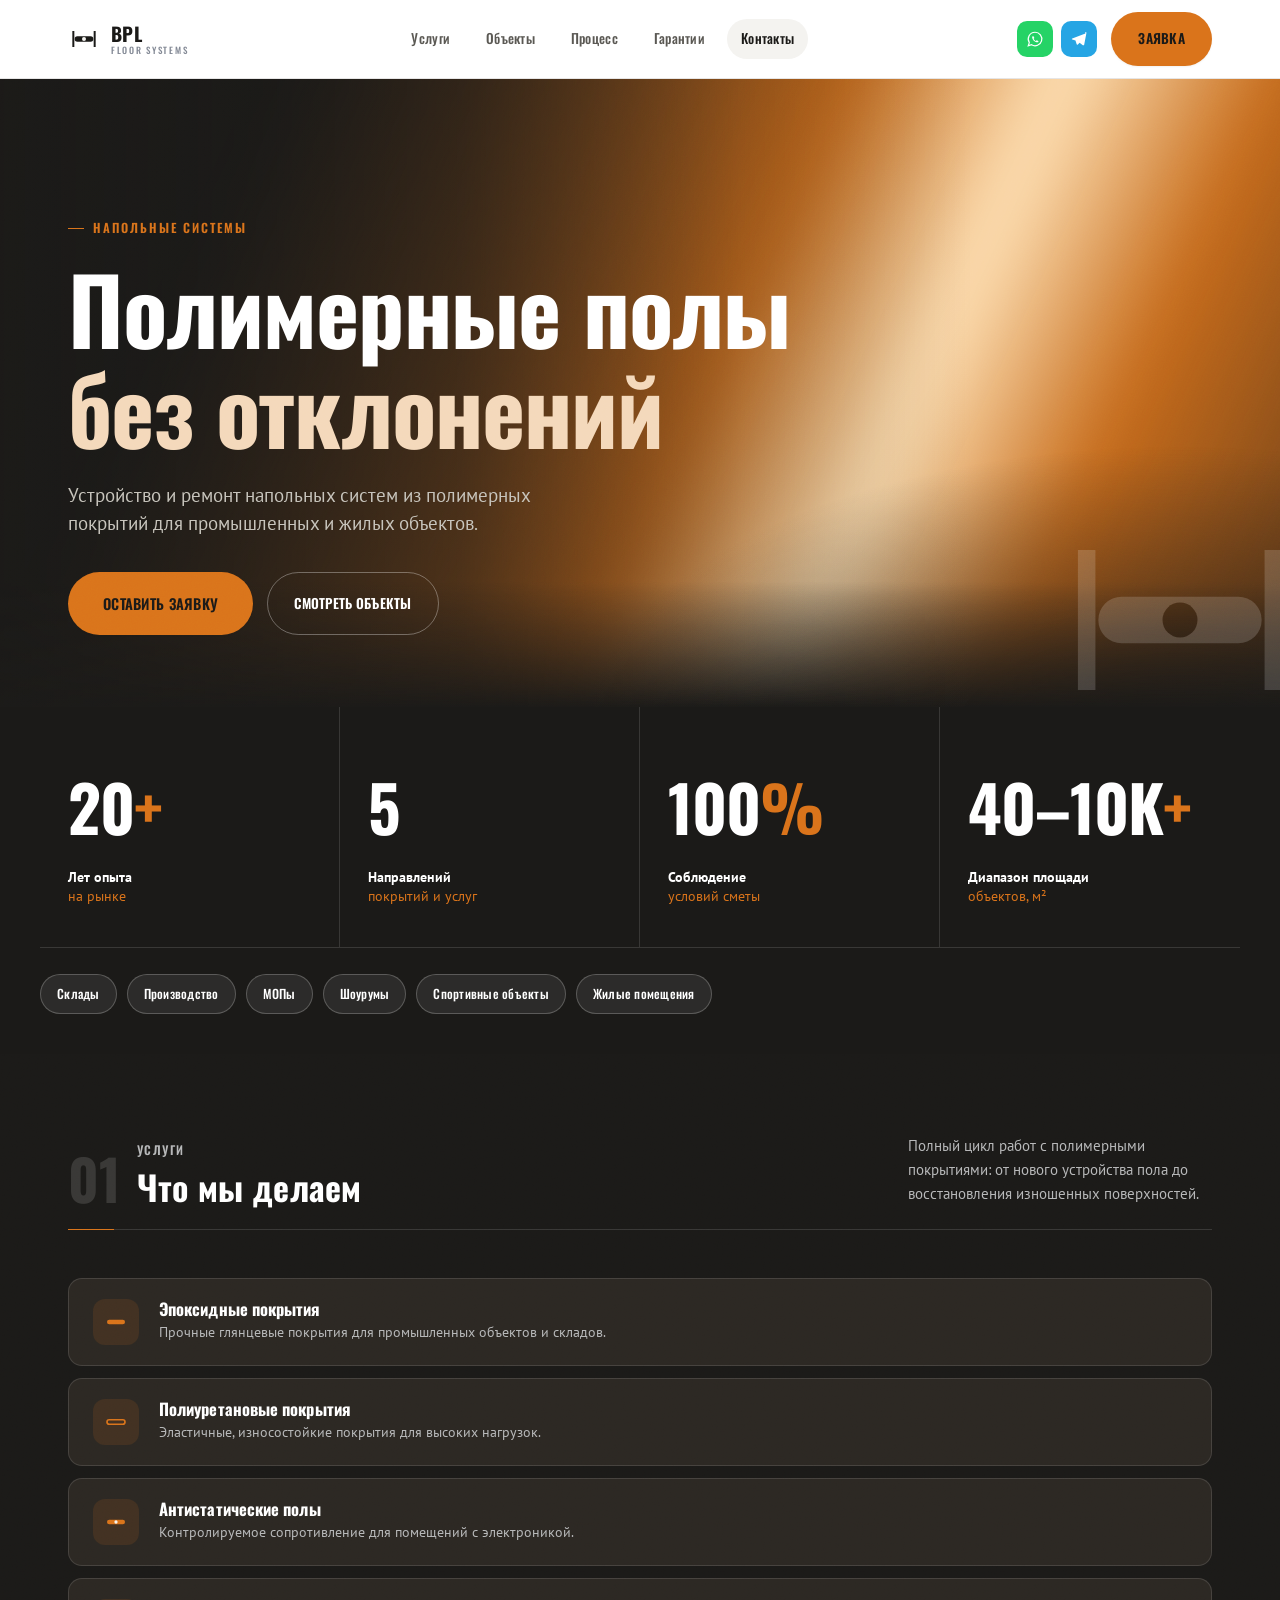
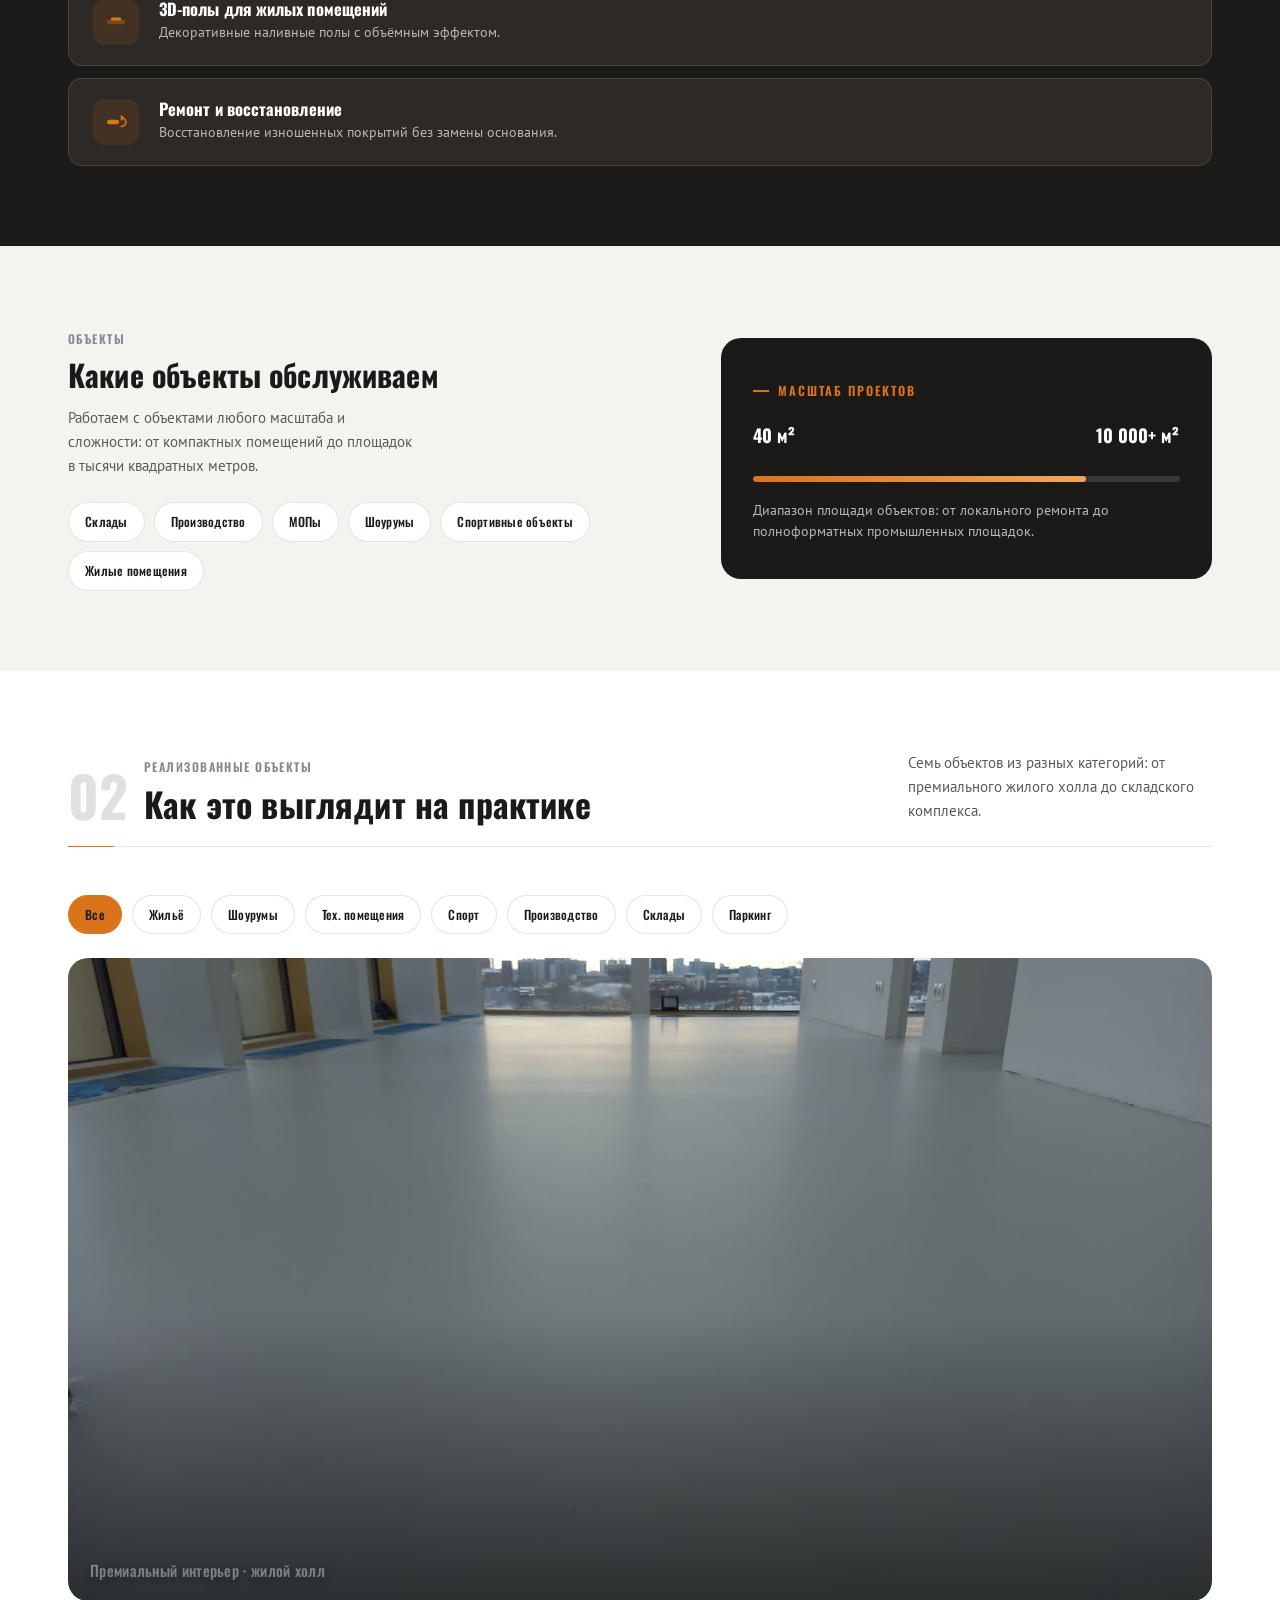
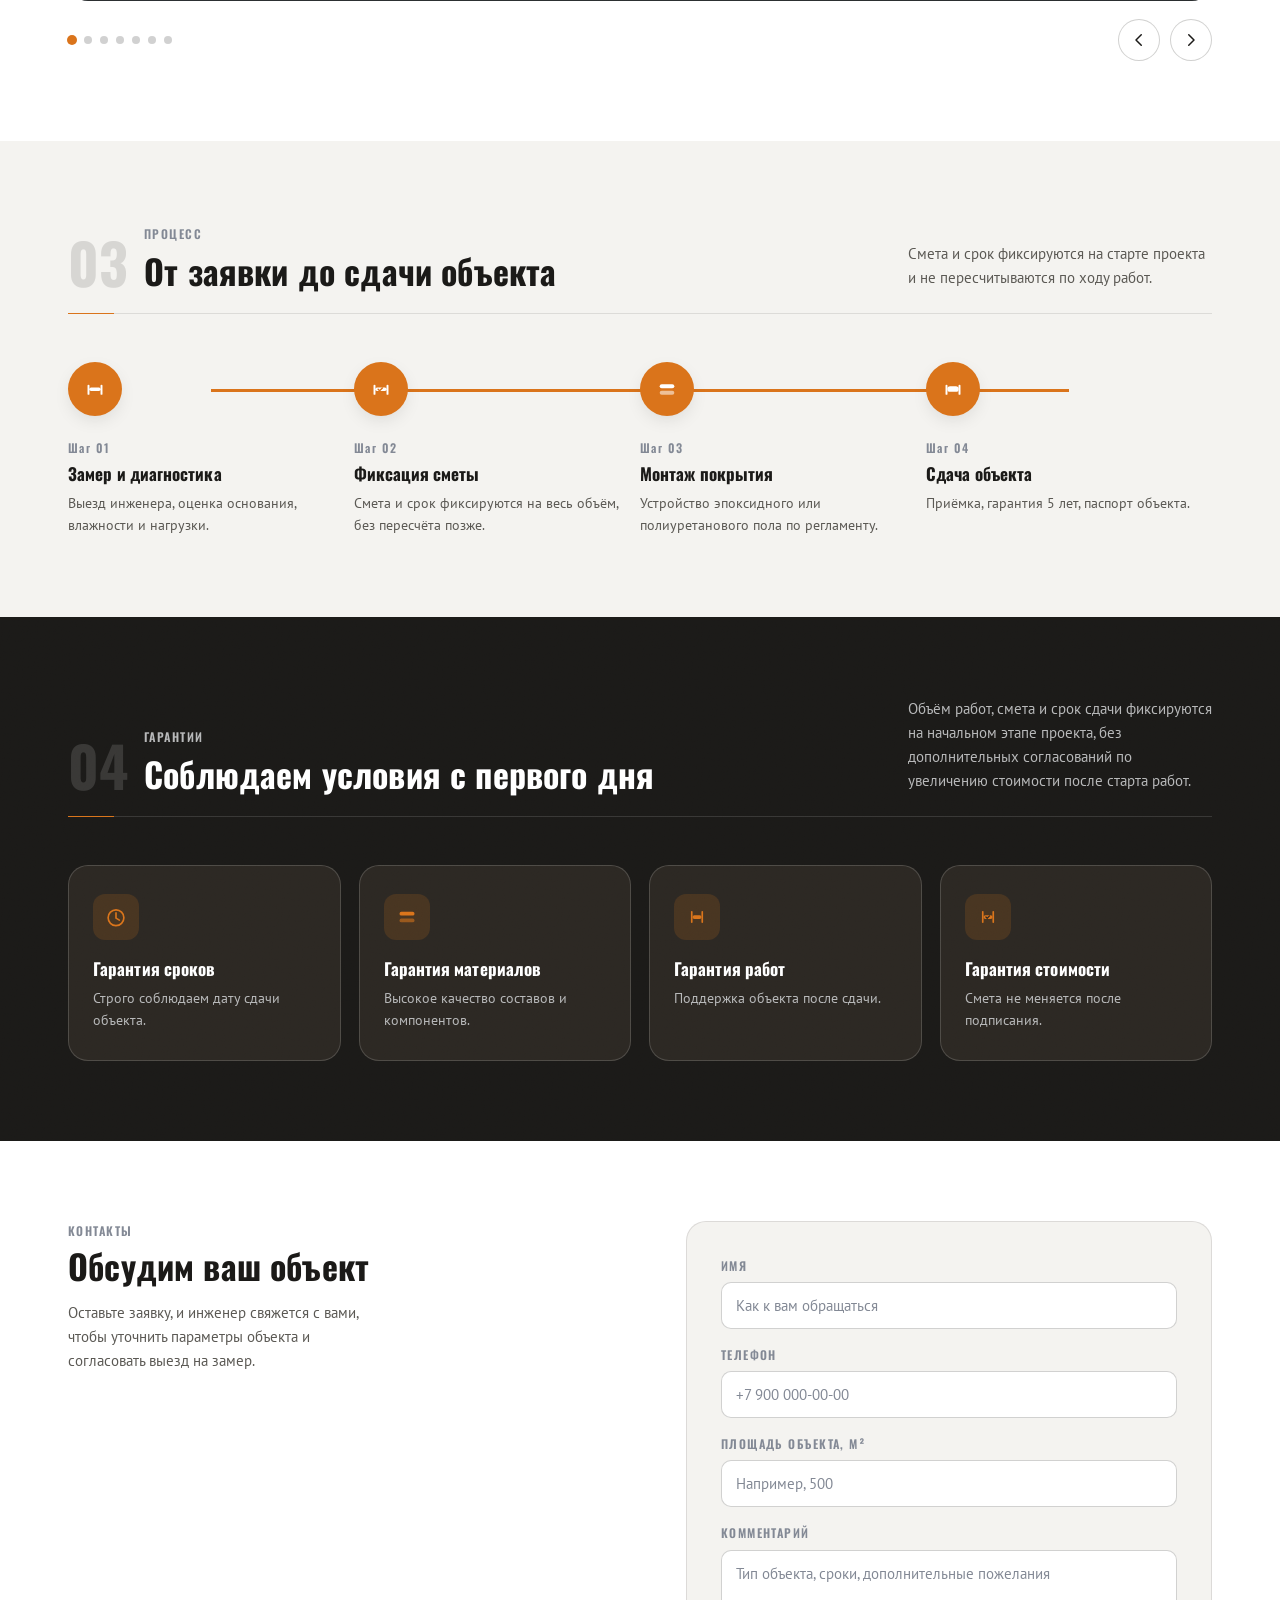
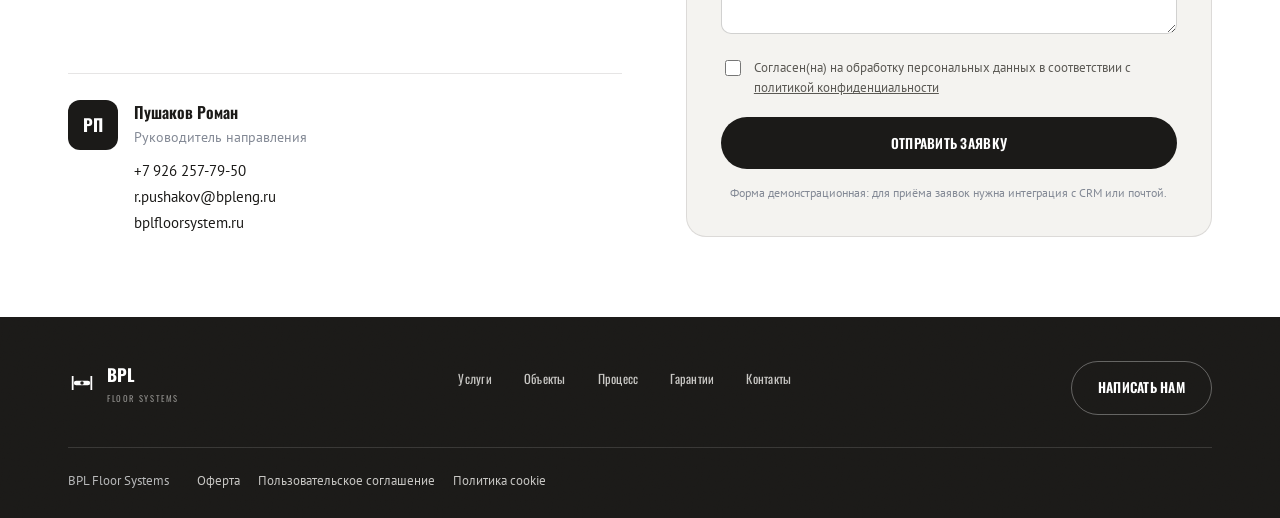
==== bpl-floor-systems/index.html @ 78ef2bc2 "Add BPL Floor Systems site with split assets, favicon, and legal page stubs Split the single-file la" ====
<!doctype html>
<html lang="ru">
<head>
<meta charset="UTF-8" />
<script>document.documentElement.classList.add('js');</script>
<meta name="viewport" content="width=device-width, initial-scale=1.0, viewport-fit=cover" />
<title>BPL Floor Systems — промышленные полимерные полы</title>
<meta name="description" content="Устройство и ремонт напольных систем из полимерных покрытий для промышленных, коммерческих и жилых объектов." />
<link rel="icon" href="favicon.svg" type="image/svg+xml" />
<link rel="alternate icon" href="favicon-32.png" type="image/png" sizes="32x32" />
<link rel="apple-touch-icon" href="apple-touch-icon.png" />
<link rel="preconnect" href="https://fonts.googleapis.com" />
<link rel="preconnect" href="https://fonts.gstatic.com" crossorigin />
<link href="https://fonts.googleapis.com/css2?family=Oswald:wght@400;500;600;700&family=PT+Sans:wght@400;700&display=swap" rel="stylesheet" />
<link rel="stylesheet" href="styles.css" />
</head>
<body>

<header>
  <div class="wrap header-inner">
    <a href="#top" class="logo" aria-label="BPL Floor Systems — на главную">
      <svg width="32" height="32" viewBox="0 0 48 48" fill="none" xmlns="http://www.w3.org/2000/svg">
        <path d="M8 12V36" stroke="currentColor" stroke-width="3" style="color:var(--text)"/>
        <path d="M40 12V36" stroke="currentColor" stroke-width="3" style="color:var(--text)"/>
        <rect x="10" y="20" width="28" height="8" rx="4" fill="currentColor" style="color:var(--text)"/>
        <circle cx="24" cy="24" r="3" fill="var(--surface)"/>
      </svg>
      <span class="logo-text">
        <span class="bpl">BPL</span>
        <span class="sub">FLOOR SYSTEMS</span>
      </span>
    </a>
    <nav class="main-nav" aria-label="Основная навигация">
      <a href="#services">Услуги</a>
      <a href="#objects">Объекты</a>
      <a href="#process">Процесс</a>
      <a href="#guarantees">Гарантии</a>
      <a href="#contact">Контакты</a>
    </nav>
    <div class="header-actions">
      <div class="header-social">
        <a href="https://wa.me/79262577950" class="social-btn social-whatsapp" aria-label="Написать в WhatsApp" target="_blank" rel="noopener">
          <svg viewBox="0 0 24 24" fill="none"><path d="M12 3a9 9 0 0 0-7.6 13.8L3 21l4.4-1.3A9 9 0 1 0 12 3Z" stroke="#fff" stroke-width="1.6"/><path d="M8.5 8.8c.2-.6.7-.6 1.1-.6.3 0 .5.1.6.4l.8 1.7c.1.2 0 .5-.1.6l-.6.6c-.2.2-.2.4-.1.6.5 1 1.5 2 2.5 2.5.2.1.4.1.6-.1l.6-.6c.2-.2.4-.2.6-.1l1.7.8c.3.1.4.3.4.6 0 .4 0 .9-.6 1.1-.8.3-2 .3-3.6-.6-1.3-.7-2.7-2.1-3.4-3.4-.9-1.6-.9-2.8-.6-3.6Z" fill="#fff"/></svg>
        </a>
        <a href="https://t.me/bplfloor" class="social-btn social-telegram" aria-label="Написать в Telegram" target="_blank" rel="noopener">
          <svg viewBox="0 0 24 24" fill="none"><path d="M20.5 4.5 3 11.2c-.7.3-.7 1.3.1 1.5l4.2 1.3 1.6 5c.2.7 1.1.8 1.6.3l2.3-2.3 4.3 3.2c.7.5 1.6.1 1.8-.7l3-15.4c.2-.9-.7-1.6-1.4-1.4Z" fill="#fff"/></svg>
        </a>
      </div>
      <a href="#contact" class="btn btn-primary">Заявка</a>
      <button class="burger" id="burgerBtn" aria-label="Открыть меню" aria-expanded="false" aria-controls="mobileNav">
        <span></span><span></span><span></span>
      </button>
    </div>
  </div>
  <nav class="mobile-nav" id="mobileNav" aria-label="Мобильная навигация">
    <a href="#services">Услуги</a>
    <a href="#objects">Объекты</a>
    <a href="#process">Процесс</a>
    <a href="#guarantees">Гарантии</a>
    <a href="#contact">Контакты</a>
  </nav>
</header>

<main id="top">

  <!-- HERO -->
  <section class="hero grain">
    <div class="hero-bg" aria-hidden="true"></div>
    <div class="hero-vignette" aria-hidden="true"></div>
    <div class="hero-mark" aria-hidden="true">
      <svg viewBox="0 0 48 48" fill="none"><path d="M8 12V36" stroke="#FFFFFF" stroke-width="3"/><path d="M40 12V36" stroke="#FFFFFF" stroke-width="3"/><rect x="10" y="20" width="28" height="8" rx="4" fill="#FFFFFF"/><circle cx="24" cy="24" r="3" fill="#100F0C"/></svg>
    </div>
    <div class="wrap hero-content">
      <span class="eyebrow">Напольные системы</span>
      <h1 class="hero-title">Полимерные полы<br><em>без отклонений</em></h1>
      <p class="lead">Устройство и ремонт напольных систем из полимерных покрытий для промышленных и жилых объектов.</p>
      <div class="hero-ctas">
        <a href="#contact" class="btn btn-primary">Оставить заявку</a>
        <a href="#objects" class="btn btn-outline-inverse">Смотреть объекты</a>
      </div>
    </div>
  </section>

  <!-- HERO TRUST STRIP -->
  <section class="hero-trust-strip">
    <div class="wrap">
      <div class="stat-row" id="statRow">
        <div class="stat"><div class="num tnum"><span class="count" data-to="20">0</span><em>+</em></div><div class="label"><span class="l1">Лет опыта</span><span class="l2">на рынке</span></div></div>
        <div class="stat"><div class="num tnum"><span class="count" data-to="5">0</span></div><div class="label"><span class="l1">Направлений</span><span class="l2">покрытий и услуг</span></div></div>
        <div class="stat"><div class="num tnum"><span class="count" data-to="100">0</span><em>%</em></div><div class="label"><span class="l1">Соблюдение</span><span class="l2">условий сметы</span></div></div>
        <div class="stat"><div class="num tnum">40–10K<em>+</em></div><div class="label"><span class="l1">Диапазон площади</span><span class="l2">объектов, м²</span></div></div>
      </div>
      <div class="tag-row">
        <span class="tag-pill">Склады</span>
        <span class="tag-pill">Производство</span>
        <span class="tag-pill">МОПы</span>
        <span class="tag-pill">Шоурумы</span>
        <span class="tag-pill">Спортивные объекты</span>
        <span class="tag-pill">Жилые помещения</span>
      </div>
    </div>
  </section>

  <!-- SERVICES -->
  <section id="services" class="services grain">
    <div class="wrap">
      <div class="section-head">
        <div class="section-head-title">
          <span class="ghost-num" aria-hidden="true">01</span>
          <div>
            <span class="label-sm" style="color:var(--dark-text-soft);">Услуги</span>
            <h2 style="margin-top:6px;">Что мы делаем</h2>
          </div>
        </div>
        <p class="desc">Полный цикл работ с полимерными покрытиями: от нового устройства пола до восстановления изношенных поверхностей.</p>
      </div>
      <div class="provide-list">
        <div class="provide-card reveal">
          <div class="icon-tile"><svg viewBox="0 0 32 32" fill="none"><rect x="4" y="13" width="24" height="6" rx="3" fill="currentColor"/></svg></div>
          <div class="provide-text">
            <h3>Эпоксидные покрытия</h3>
            <p>Прочные глянцевые покрытия для промышленных объектов и складов.</p>
          </div>
        </div>
        <div class="provide-card reveal">
          <div class="icon-tile"><svg viewBox="0 0 32 32" fill="none"><rect x="4" y="13" width="24" height="6" rx="3" fill="none" stroke="currentColor" stroke-width="2.2"/></svg></div>
          <div class="provide-text">
            <h3>Полиуретановые покрытия</h3>
            <p>Эластичные, износостойкие покрытия для высоких нагрузок.</p>
          </div>
        </div>
        <div class="provide-card reveal">
          <div class="icon-tile"><svg viewBox="0 0 32 32" fill="none"><rect x="4" y="13" width="24" height="6" rx="3" fill="currentColor"/><circle cx="16" cy="16" r="2.2" fill="var(--surface)"/></svg></div>
          <div class="provide-text">
            <h3>Антистатические полы</h3>
            <p>Контролируемое сопротивление для помещений с электроникой.</p>
          </div>
        </div>
        <div class="provide-card reveal">
          <div class="icon-tile"><svg viewBox="0 0 32 32" fill="none"><rect x="4" y="13" width="24" height="6" rx="3" fill="currentColor" opacity=".35"/><rect x="9" y="10" width="14" height="4" rx="2" fill="currentColor"/></svg></div>
          <div class="provide-text">
            <h3>3D-полы для жилых помещений</h3>
            <p>Декоративные наливные полы с объёмным эффектом.</p>
          </div>
        </div>
        <div class="provide-card reveal">
          <div class="icon-tile"><svg viewBox="0 0 32 32" fill="none"><rect x="4" y="13" width="16" height="6" rx="3" fill="currentColor"/><path d="M23 10a6 6 0 0 1 0 12" stroke="currentColor" stroke-width="2.2" stroke-linecap="round" fill="none"/><path d="M23 8l2.4 2.4L23 12.8" stroke="currentColor" stroke-width="2.2" stroke-linecap="round" stroke-linejoin="round" fill="none"/></svg></div>
          <div class="provide-text">
            <h3>Ремонт и восстановление</h3>
            <p>Восстановление изношенных покрытий без замены основания.</p>
          </div>
        </div>
      </div>
    </div>
  </section>

  <!-- OBJECTS -->
  <section id="objects" class="objects">
    <div class="wrap">
      <div class="objects-inner">
        <div class="reveal">
          <span class="label-sm">Объекты</span>
          <h2 style="font-size:clamp(23px,2.6vw,30px);margin-top:8px;">Какие объекты обслуживаем</h2>
          <p style="color:var(--text-soft);font-size:15px;margin-top:14px;max-width:44ch;">Работаем с объектами любого масштаба и сложности: от компактных помещений до площадок в тысячи квадратных метров.</p>
          <div class="objects-tags">
            <span class="obj-tag">Склады</span>
            <span class="obj-tag">Производство</span>
            <span class="obj-tag">МОПы</span>
            <span class="obj-tag">Шоурумы</span>
            <span class="obj-tag">Спортивные объекты</span>
            <span class="obj-tag">Жилые помещения</span>
          </div>
        </div>
        <div class="scale-card reveal">
          <span class="eyebrow">Масштаб проектов</span>
          <div class="scale-labels" style="margin-top:20px;">
            <span class="tnum">40 м²</span>
            <span class="tnum">10 000+ м²</span>
          </div>
          <div class="scale-track"><div class="fill"></div></div>
          <p class="scale-note">Диапазон площади объектов: от локального ремонта до полноформатных промышленных площадок.</p>
        </div>
      </div>
    </div>
  </section>

  <!-- GALLERY -->
  <section id="gallery" class="gallery">
    <div class="wrap">
      <div class="section-head">
        <div class="section-head-title">
          <span class="ghost-num" aria-hidden="true">02</span>
          <div>
            <span class="label-sm">Реализованные объекты</span>
            <h2 style="margin-top:6px;">Как это выглядит на практике</h2>
          </div>
        </div>
        <p class="desc">Семь объектов из разных категорий: от премиального жилого холла до складского комплекса.</p>
      </div>

      <div class="gallery-filters" id="galleryFilters">
        <button class="filter-pill is-active" data-index="all">Все</button>
        <button class="filter-pill" data-index="0">Жильё</button>
        <button class="filter-pill" data-index="1">Шоурумы</button>
        <button class="filter-pill" data-index="2">Тех. помещения</button>
        <button class="filter-pill" data-index="3">Спорт</button>
        <button class="filter-pill" data-index="4">Производство</button>
        <button class="filter-pill" data-index="5">Склады</button>
        <button class="filter-pill" data-index="6">Паркинг</button>
      </div>

      <div class="gallery-slider reveal">
        <div class="gallery-viewport">
          <div class="gallery-track" id="galleryTrack">

            <div class="gallery-slide">
              <img src="img/gallery-zhilye.jpg" alt="Полимерный пол в премиальном жилом интерьере" loading="lazy">
              <span class="gallery-slide-label">Премиальный интерьер · жилой холл</span>
            </div>

            <div class="gallery-slide">
              <img src="img/gallery-showroom.jpg" alt="Полимерный пол в шоуруме с декоративными чипами" loading="lazy">
              <span class="gallery-slide-label">Шоурум · коммерческое помещение</span>
            </div>

            <div class="gallery-slide">
              <img src="img/gallery-tech.jpg" alt="Полимерный пол в техническом помещении" loading="lazy">
              <span class="gallery-slide-label">Техническое помещение · пищевое производство</span>
            </div>

            <div class="gallery-slide">
              <img src="img/gallery-sport.jpg" alt="Полимерный пол в спортивном зале" loading="lazy">
              <span class="gallery-slide-label">Спортивный объект · игровой зал</span>
            </div>

            <div class="gallery-slide">
              <img src="img/gallery-production.jpg" alt="Полимерный пол на производстве, сегментированная заливка" loading="lazy">
              <span class="gallery-slide-label">Производство · сегментированная заливка</span>
            </div>

            <div class="gallery-slide">
              <img src="img/gallery-warehouse.jpg" alt="Полимерный пол на складе" loading="lazy">
              <span class="gallery-slide-label">Склад · крупногабаритный пролёт</span>
            </div>

            <div class="gallery-slide">
              <img src="img/gallery-parking.jpg" alt="Полимерный пол на подземном паркинге" loading="lazy">
              <span class="gallery-slide-label">Паркинг · подземный уровень</span>
            </div>

          </div>
        </div>
        <div class="gallery-controls">
          <div class="gallery-dots" id="galleryDots"></div>
          <div class="gallery-arrows">
            <button class="gallery-btn" id="galleryPrev" aria-label="Предыдущий объект">
              <svg viewBox="0 0 24 24" fill="none"><path d="M15 5l-7 7 7 7" stroke="currentColor" stroke-width="2" stroke-linecap="round" stroke-linejoin="round"/></svg>
            </button>
            <button class="gallery-btn" id="galleryNext" aria-label="Следующий объект">
              <svg viewBox="0 0 24 24" fill="none"><path d="M9 5l7 7-7 7" stroke="currentColor" stroke-width="2" stroke-linecap="round" stroke-linejoin="round"/></svg>
            </button>
          </div>
        </div>
      </div>
    </div>
  </section>

  <!-- PROCESS -->
  <section id="process" class="process-tint">
    <div class="wrap">
      <div class="section-head">
        <div class="section-head-title">
          <span class="ghost-num" aria-hidden="true">03</span>
          <div>
            <span class="label-sm">Процесс</span>
            <h2 style="margin-top:6px;">От заявки до сдачи объекта</h2>
          </div>
        </div>
        <p class="desc">Смета и срок фиксируются на старте проекта и не пересчитываются по ходу работ.</p>
      </div>
      <div class="process-grid">
        <div class="process-rail"><div class="process-rail-fill" id="processRailFill"></div></div>
        <div class="process-step">
          <div class="process-marker"><svg viewBox="0 0 32 32" fill="none"><path d="M8 12V22" stroke="currentColor" stroke-width="2.4" stroke-linecap="round"/><path d="M24 12V22" stroke="currentColor" stroke-width="2.4" stroke-linecap="round"/><rect x="9" y="14" width="14" height="4.5" rx="2.25" fill="currentColor"/></svg></div>
          <div class="process-step-body">
            <span class="step-no">Шаг 01</span>
            <h3>Замер и диагностика</h3>
            <p>Выезд инженера, оценка основания, влажности и нагрузки.</p>
          </div>
        </div>
        <div class="process-step">
          <div class="process-marker"><svg viewBox="0 0 32 32" fill="none"><path d="M8 12V22" stroke="currentColor" stroke-width="2.4" stroke-linecap="round"/><path d="M24 12V22" stroke="currentColor" stroke-width="2.4" stroke-linecap="round"/><rect x="9" y="14" width="14" height="4.5" rx="2.25" fill="currentColor"/><path d="M12.5 16.3l1.8 1.8 3.4-3.4" stroke="var(--accent)" stroke-width="1.8" stroke-linecap="round" stroke-linejoin="round"/></svg></div>
          <div class="process-step-body">
            <span class="step-no">Шаг 02</span>
            <h3>Фиксация сметы</h3>
            <p>Смета и срок фиксируются на весь объём, без пересчёта позже.</p>
          </div>
        </div>
        <div class="process-step">
          <div class="process-marker"><svg viewBox="0 0 32 32" fill="none"><rect x="7" y="10" width="18" height="5" rx="2.5" fill="currentColor"/><rect x="7" y="18" width="18" height="5" rx="2.5" fill="currentColor" opacity=".55"/></svg></div>
          <div class="process-step-body">
            <span class="step-no">Шаг 03</span>
            <h3>Монтаж покрытия</h3>
            <p>Устройство эпоксидного или полиуретанового пола по регламенту.</p>
          </div>
        </div>
        <div class="process-step">
          <div class="process-marker"><svg viewBox="0 0 32 32" fill="none"><path d="M8 12V22" stroke="currentColor" stroke-width="2.4" stroke-linecap="round"/><path d="M24 12V22" stroke="currentColor" stroke-width="2.4" stroke-linecap="round"/><rect x="9" y="12.5" width="14" height="7" rx="3.5" fill="currentColor"/></svg></div>
          <div class="process-step-body">
            <span class="step-no">Шаг 04</span>
            <h3>Сдача объекта</h3>
            <p>Приёмка, гарантия 5 лет, паспорт объекта.</p>
          </div>
        </div>
      </div>
    </div>
  </section>

  <!-- GUARANTEES -->
  <section id="guarantees" class="guarantees grain">
    <div class="wrap">
      <div class="section-head">
        <div class="section-head-title">
          <span class="ghost-num" aria-hidden="true">04</span>
          <div>
            <span class="label-sm" style="color:var(--dark-text-soft);">Гарантии</span>
            <h2 style="margin-top:6px;">Соблюдаем условия с первого дня</h2>
          </div>
        </div>
        <p class="desc">Объём работ, смета и срок сдачи фиксируются на начальном этапе проекта, без дополнительных согласований по увеличению стоимости после старта работ.</p>
      </div>
      <div class="g-grid">
        <div class="g-card reveal">
          <div class="icon-tile on-dark" style="margin-bottom:18px;"><svg viewBox="0 0 32 32" fill="none"><circle cx="16" cy="17" r="10.5" stroke="currentColor" stroke-width="2.2"/><path d="M16 10.5v7l4.5 2.7" stroke="currentColor" stroke-width="2.2" stroke-linecap="round"/></svg></div>
          <h3>Гарантия сроков</h3>
          <p>Строго соблюдаем дату сдачи объекта.</p>
        </div>
        <div class="g-card reveal">
          <div class="icon-tile on-dark" style="margin-bottom:18px;"><svg viewBox="0 0 32 32" fill="none"><rect x="6" y="9" width="20" height="5" rx="2.5" fill="currentColor"/><rect x="6" y="18" width="20" height="5" rx="2.5" fill="currentColor" opacity=".55"/></svg></div>
          <h3>Гарантия материалов</h3>
          <p>Высокое качество составов и компонентов.</p>
        </div>
        <div class="g-card reveal">
          <div class="icon-tile on-dark" style="margin-bottom:18px;"><svg viewBox="0 0 32 32" fill="none"><path d="M9 9V23" stroke="currentColor" stroke-width="2.2" stroke-linecap="round"/><path d="M23 9V23" stroke="currentColor" stroke-width="2.2" stroke-linecap="round"/><rect x="10" y="13.5" width="12" height="5" rx="2.5" fill="currentColor"/></svg></div>
          <h3>Гарантия работ</h3>
          <p>Поддержка объекта после сдачи.</p>
        </div>
        <div class="g-card reveal">
          <div class="icon-tile on-dark" style="margin-bottom:18px;"><svg viewBox="0 0 32 32" fill="none"><path d="M9 9V23" stroke="currentColor" stroke-width="2.2" stroke-linecap="round"/><path d="M23 9V23" stroke="currentColor" stroke-width="2.2" stroke-linecap="round"/><rect x="10" y="13.5" width="12" height="5" rx="2.5" fill="currentColor"/><path d="M13.2 16l1.7 1.7 3.2-3.2" stroke="var(--dark-raised)" stroke-width="1.6" stroke-linecap="round" stroke-linejoin="round"/></svg></div>
          <h3>Гарантия стоимости</h3>
          <p>Смета не меняется после подписания.</p>
        </div>
      </div>
    </div>
  </section>

  <!-- CONTACT -->
  <section id="contact">
    <div class="wrap">
      <div class="contact-inner">
        <div class="contact-info reveal">
          <span class="label-sm">Контакты</span>
          <h2 style="margin-top:8px;">Обсудим ваш объект</h2>
          <p class="lead">Оставьте заявку, и инженер свяжется с вами, чтобы уточнить параметры объекта и согласовать выезд на замер.</p>
          <div class="contact-person">
            <div class="contact-avatar">РП</div>
            <div>
              <div class="name">Пушаков Роман</div>
              <div class="role">Руководитель направления</div>
              <div class="line"><a href="tel:+79262577950">+7 926 257-79-50</a></div>
              <div class="line"><a href="mailto:r.pushakov@bpleng.ru">r.pushakov@bpleng.ru</a></div>
              <div class="line"><a href="https://bplfloorsystem.ru" target="_blank" rel="noopener">bplfloorsystem.ru</a></div>
            </div>
          </div>
        </div>

        <form class="request-form reveal" onsubmit="return false;">
          <div class="f-row">
            <label for="name">Имя</label>
            <input id="name" name="name" type="text" placeholder="Как к вам обращаться" required />
          </div>
          <div class="f-row">
            <label for="phone">Телефон</label>
            <input id="phone" name="phone" type="tel" placeholder="+7 900 000-00-00" required />
          </div>
          <div class="f-row">
            <label for="area">Площадь объекта, м²</label>
            <input id="area" name="area" type="text" placeholder="Например, 500" />
          </div>
          <div class="f-row">
            <label for="comment">Комментарий</label>
            <textarea id="comment" name="comment" placeholder="Тип объекта, сроки, дополнительные пожелания"></textarea>
          </div>
          <div class="consent">
            <input id="consent" type="checkbox" required />
            <span>Согласен(на) на обработку персональных данных в соответствии с <a href="#">политикой конфиденциальности</a></span>
          </div>
          <button type="submit" class="btn btn-dark">Отправить заявку</button>
          <p class="form-note">Форма демонстрационная: для приёма заявок нужна интеграция с CRM или почтой.</p>
        </form>
      </div>
    </div>
  </section>

</main>

<footer class="grain">
  <div class="wrap">
    <div class="footer-top">
      <div class="footer-logo">
        <svg width="28" height="28" viewBox="0 0 48 48" fill="none" xmlns="http://www.w3.org/2000/svg">
          <path d="M8 12V36" stroke="#FFFFFF" stroke-width="3"/>
          <path d="M40 12V36" stroke="#FFFFFF" stroke-width="3"/>
          <rect x="10" y="20" width="28" height="8" rx="4" fill="#FFFFFF"/>
          <circle cx="24" cy="24" r="3" fill="var(--dark)"/>
        </svg>
        <span>
          <span class="bpl" style="display:block;">BPL</span>
          <span class="sub" style="display:block;">FLOOR SYSTEMS</span>
        </span>
      </div>
      <nav class="footer-nav">
        <a href="#services">Услуги</a>
        <a href="#objects">Объекты</a>
        <a href="#process">Процесс</a>
        <a href="#guarantees">Гарантии</a>
        <a href="#contact">Контакты</a>
      </nav>
      <a href="#contact" class="btn btn-outline-inverse" style="align-self:center;">Написать нам</a>
    </div>
    <div class="footer-bottom">
      <span>BPL Floor Systems</span>
      <nav class="footer-legal">
        <a href="oferta.html">Оферта</a>
        <a href="user-agreement.html">Пользовательское соглашение</a>
        <a href="#">Политика cookie</a>
      </nav>
    </div>
  </div>
</footer>

<script src="script.js"></script>
</body>
</html>
---- bpl-floor-systems/styles.css ----
/* ============ TOKENS ============ */
  :root{
    --bg:#FFFFFF;
    --surface:#F4F3F0;         /* concrete */
    --surface-raised:#FFFFFF;
    --text:#1B1A18;            /* graphite */
    --text-soft:#5B5954;
    --steel:#838995;
    --border:rgba(27,26,24,.11);
    --border-strong:rgba(27,26,24,.2);
    --accent:#DA741B;          /* amber */
    --accent-ink:#1B1A18;      /* graphite-on-amber: white fails WCAG AA here (~3.2:1) */
    --accent-soft:rgba(218,116,27,.12);
    --dark:#1B1A18;            /* brand dark surface, used regardless of theme */
    --dark-raised:#2C2823;     /* lightened for real separation from --dark, not just a border */
    --dark-text:#FFFFFF;
    --dark-text-soft:#B7B8B9;
    --dark-border:rgba(255,255,255,.13);
    --shadow-sm: 0 1px 2px rgba(27,26,24,.06);
    --shadow-md: 0 6px 20px -6px rgba(27,26,24,.16);
    --shadow-lg: 0 18px 44px -12px rgba(27,26,24,.26);
    --radius-lg:20px;
    --radius-md:14px;
    --radius-sm:9px;
    --maxw:1200px;
    color-scheme: light;
  }
  @media (prefers-color-scheme: dark){
    :root:not([data-theme="light"]){
      --bg:#14130F;
      --surface:#1C1B17;
      --surface-raised:#221F1C;
      --text:#F2F1ED;
      --text-soft:#B7B8B9;
      --steel:#9A9FA8;
      --border:rgba(244,243,240,.12);
      --border-strong:rgba(244,243,240,.22);
      --accent:#E68A3C;
      --accent-ink:#1B1A18;
      --accent-soft:rgba(230,138,60,.16);
      --dark:#0E0D0B;
      --dark-raised:#1A1815;
      --dark-border:rgba(255,255,255,.1);
      --shadow-sm: 0 1px 2px rgba(0,0,0,.4);
      --shadow-md: 0 6px 20px -6px rgba(0,0,0,.5);
      --shadow-lg: 0 18px 44px -12px rgba(0,0,0,.6);
      color-scheme: dark;
    }
  }
  :root[data-theme="dark"]{
    --bg:#14130F;
    --surface:#1C1B17;
    --surface-raised:#221F1C;
    --text:#F2F1ED;
    --text-soft:#B7B8B9;
    --steel:#9A9FA8;
    --border:rgba(244,243,240,.12);
    --border-strong:rgba(244,243,240,.22);
    --accent:#E68A3C;
    --accent-ink:#1B1A18;
    --accent-soft:rgba(230,138,60,.16);
    --dark:#0E0D0B;
    --dark-raised:#1A1815;
    --dark-border:rgba(255,255,255,.1);
    --shadow-sm: 0 1px 2px rgba(0,0,0,.4);
    --shadow-md: 0 6px 20px -6px rgba(0,0,0,.5);
    --shadow-lg: 0 18px 44px -12px rgba(0,0,0,.6);
    color-scheme: dark;
  }

  *{box-sizing:border-box;}
  html{scroll-behavior:smooth;}
  body{
    margin:0;
    font-family:'PT Sans', Arial, sans-serif;
    color:var(--text);
    background:var(--bg);
    line-height:1.6;
    -webkit-font-smoothing:antialiased;
    padding-inline:0;
  }
  [hidden]{display:none !important;}
  img{max-width:100%;display:block;}
  a{color:inherit;}
  ::selection{background:var(--accent);color:var(--accent-ink);}

  a:focus-visible, button:focus-visible, input:focus-visible, textarea:focus-visible{
    outline:2px solid var(--accent);outline-offset:3px;
  }

  /* Fine grain on the always-dark surfaces — a hint of material texture instead of flat color. */
  .grain{position:relative;}
  .grain::after{
    content:'';position:absolute;inset:0;z-index:3;pointer-events:none;
    background-image:url("data:image/svg+xml,%3Csvg xmlns='http://www.w3.org/2000/svg' width='140' height='140'%3E%3Cfilter id='n'%3E%3CfeTurbulence type='fractalNoise' baseFrequency='0.85' numOctaves='2' stitchTiles='stitch'/%3E%3C/filter%3E%3Crect width='100%25' height='100%25' filter='url(%23n)'/%3E%3C/svg%3E");
    opacity:.05;mix-blend-mode:overlay;
  }

  /* Universal scroll-reveal — gated behind .js so content stays visible without it. */
  .js .reveal{
    opacity:0;transform:translateY(20px);
    transition:opacity .6s cubic-bezier(.22,.8,.24,1), transform .6s cubic-bezier(.22,.8,.24,1);
  }
  .js .reveal.is-visible{opacity:1;transform:translateY(0);}

  h1,h2,h3,h4{
    font-family:'Oswald', Arial, sans-serif;
    font-weight:700;
    line-height:1.08;
    letter-spacing:.005em;
    margin:0;
    text-wrap:balance;
  }
  p{margin:0;}

  .wrap{max-width:var(--maxw);margin:0 auto;padding-inline:28px;}
  @media (max-width:560px){ .wrap{padding-inline:18px;} }

  .eyebrow{
    display:inline-flex;align-items:center;gap:9px;
    font-family:'Oswald', Arial, sans-serif;
    font-size:12.5px;font-weight:600;letter-spacing:.16em;
    text-transform:uppercase;color:var(--accent);
  }
  .eyebrow::before{
    content:'';width:16px;height:1.5px;background:var(--accent);flex:none;
  }

  .label-sm{
    font-family:'Oswald',sans-serif;font-size:12px;font-weight:600;
    letter-spacing:.12em;text-transform:uppercase;color:var(--steel);
  }

  .tnum{font-variant-numeric:tabular-nums;}

  /* ============ BUTTONS ============ */
  .btn{
    font-family:'Oswald', Arial, sans-serif;font-weight:600;letter-spacing:.02em;
    text-transform:uppercase;font-size:13.5px;
    display:inline-flex;align-items:center;justify-content:center;gap:9px;
    padding:15px 26px;border-radius:999px;border:1px solid transparent;
    cursor:pointer;text-decoration:none;white-space:nowrap;
    transition:transform .15s ease, background-color .15s ease, border-color .15s ease, box-shadow .15s ease;
  }
  .btn:active{transform:scale(.97);}
  .btn-primary{background:var(--accent);color:var(--accent-ink);box-shadow:var(--shadow-sm);}
  .btn-primary:hover{box-shadow:var(--shadow-md);transform:translateY(-2px);}
  .btn-outline-inverse{background:transparent;color:#fff;border-color:rgba(255,255,255,.32);}
  .btn-outline-inverse:hover{border-color:#fff;}
  .btn-outline{background:transparent;color:var(--text);border-color:var(--border-strong);}
  .btn-outline:hover{border-color:var(--text);}
  .btn-dark{background:var(--dark);color:#fff;}
  .btn-dark:hover{background:#000;}

  /* ============ HEADER ============ */
  header{
    position:sticky;top:env(safe-area-inset-top,0px);z-index:50;
    background:color-mix(in srgb, var(--bg) 88%, transparent);
    backdrop-filter:saturate(160%) blur(10px);
    -webkit-backdrop-filter:saturate(160%) blur(10px);
    border-bottom:1px solid var(--border);
  }
  .header-inner{display:flex;align-items:center;justify-content:space-between;height:78px;gap:20px;}
  .logo{display:flex;align-items:center;gap:11px;text-decoration:none;flex:none;}
  .logo svg{flex:none;}
  .logo-text{display:flex;flex-direction:column;line-height:1;}
  .logo-text .bpl{font-family:'Oswald',sans-serif;font-weight:700;font-size:19px;letter-spacing:.02em;color:var(--text);}
  .logo-text .sub{font-family:'Oswald',sans-serif;font-weight:500;font-size:9px;letter-spacing:.19em;color:var(--steel);margin-top:3px;}

  nav.main-nav{display:flex;align-items:center;gap:8px;}
  nav.main-nav a{
    font-family:'Oswald',sans-serif;font-size:13.5px;font-weight:500;
    letter-spacing:.02em;color:var(--text-soft);text-decoration:none;
    padding:9px 14px;border-radius:999px;transition:background .15s ease,color .15s ease;
  }
  nav.main-nav a:hover{background:var(--surface);color:var(--text);}
  nav.main-nav a.is-active{background:var(--surface);color:var(--text);}

  .header-actions{display:flex;align-items:center;gap:14px;flex:none;}
  .header-social{display:flex;gap:8px;}
  .social-btn{
    width:36px;height:36px;border-radius:10px;display:flex;align-items:center;justify-content:center;
    flex:none;transition:transform .15s ease;
  }
  .social-btn:hover{transform:translateY(-2px);}
  .social-btn svg{width:18px;height:18px;}
  .social-whatsapp{background:#25D366;}
  .social-telegram{background:#26A5E4;}
  @media (max-width:640px){ .header-social{display:none;} }
  .burger{
    display:none;flex-direction:column;gap:5px;background:none;border:none;
    padding:10px;cursor:pointer;margin:-10px;
  }
  .burger span{width:20px;height:2px;background:var(--text);border-radius:2px;}
  .mobile-nav{
    display:none;flex-direction:column;gap:2px;
    border-bottom:1px solid var(--border);background:var(--bg);
    padding:10px 28px 18px;
  }
  .mobile-nav.is-open{display:flex;}
  .mobile-nav a{
    font-family:'Oswald',sans-serif;font-size:14.5px;letter-spacing:.02em;
    color:var(--text);text-decoration:none;padding:13px 4px;border-bottom:1px solid var(--border);
  }
  .mobile-nav a:last-child{border-bottom:none;}

  /* ============ HERO ============ */
  .hero{
    position:relative;overflow:hidden;background:var(--dark);
    padding-block:132px 72px;
  }
  .hero-bg{
    position:absolute;inset:-20%;z-index:0;
    background:linear-gradient(115deg,
      transparent 28%,
      rgba(218,116,27,.9) 44%,
      rgba(255,226,182,1) 50%,
      rgba(218,116,27,.9) 56%,
      transparent 72%);
    background-size:160% 160%;
    background-position:30% 25%;
    filter:blur(26px);
    animation:heroSweep 9s ease-in-out infinite alternate;
    will-change:transform;
  }
  .hero-vignette{
    position:absolute;inset:0;z-index:1;
    background:
      linear-gradient(90deg, rgba(27,26,24,.85) 0%, rgba(27,26,24,.6) 36%, rgba(27,26,24,.18) 58%, transparent 76%),
      radial-gradient(75% 75% at 92% 105%, rgba(27,26,24,.8), transparent 62%),
      linear-gradient(180deg, transparent 80%, var(--dark) 100%);
  }
  /* Moves via transform (GPU-composited) instead of animating background-position,
     which would force a full repaint + re-blur of the layer on every frame. */
  @keyframes heroSweep{
    0%{transform:translate3d(-8%,-6%,0);}
    100%{transform:translate3d(8%,6%,0);}
  }
  .hero-mark{
    position:absolute;right:-40px;bottom:-60px;z-index:1;opacity:.16;pointer-events:none;
  }
  .hero-mark svg{width:280px;height:280px;}
  .hero-content{position:relative;z-index:2;}
  .hero-title{
    font-size:clamp(40px,7.4vw,92px);letter-spacing:-.01em;color:#fff;margin:20px 0 24px;max-width:15ch;
  }
  .hero-title em{
    font-style:normal;font-weight:700;color:#F4D9BB;
  }
  .hero .lead{font-size:19px;line-height:1.5;color:#C7C4BC;max-width:48ch;margin-bottom:34px;}
  .hero .lead em{color:#F4D9BB;font-weight:700;font-style:normal;}
  .hero-ctas{display:flex;gap:14px;flex-wrap:wrap;}
  .hero-ctas .btn-primary{padding:19px 34px;font-size:14.5px;}

  .hero-trust-strip{background:var(--dark);padding-block:0;}
  .hero-trust-strip .wrap{padding:0;}

  @media (prefers-reduced-motion: reduce){
    .hero-bg{animation:none;transform:translate3d(0,0,0);}
  }

  .stat-row{
    display:grid;grid-template-columns:repeat(4,1fr);
  }
  .stat{
    padding:48px 28px 40px;border-right:1px solid var(--dark-border);
  }
  .stat:last-child{border-right:none;}
  /* Pre-reveal state only applies once JS has proven it can reveal it again —
     otherwise (JS blocked/failed) these key trust numbers stay visible by default. */
  .js .stat{
    opacity:0;transform:translateY(18px);
    transition:opacity .65s cubic-bezier(.22,.8,.24,1), transform .65s cubic-bezier(.22,.8,.24,1);
  }
  .js .stat-row.is-visible .stat{opacity:1;transform:translateY(0);}
  .js .stat-row.is-visible .stat:nth-child(2){transition-delay:.1s;}
  .js .stat-row.is-visible .stat:nth-child(3){transition-delay:.2s;}
  .js .stat-row.is-visible .stat:nth-child(4){transition-delay:.3s;}
  .stat .num{font-family:'Oswald',sans-serif;font-weight:700;font-size:clamp(40px,5.4vw,64px);letter-spacing:-.015em;color:#fff;}
  .stat .num em{color:var(--accent);font-style:normal;}
  .stat .label{font-size:14px;margin-top:10px;line-height:1.4;}
  .stat .label span{display:block;}
  .stat .label .l1{color:#fff;font-weight:600;}
  .stat .label .l2{color:var(--accent);}

  /* ============ TAG ROW ============ */
  .tag-row{padding-block:26px 40px;border-top:1px solid var(--dark-border);display:flex;flex-wrap:wrap;gap:10px;}
  .tag-pill{
    font-family:'Oswald',sans-serif;font-size:12.5px;font-weight:500;letter-spacing:.02em;
    color:#fff;background:rgba(255,255,255,.08);border:1px solid rgba(255,255,255,.22);border-radius:999px;
    padding:9px 16px;
  }

  /* ============ SECTION HEAD ============ */
  section{padding-block:80px;}
  .section-head{
    display:flex;justify-content:space-between;align-items:flex-end;gap:32px;
    margin-bottom:48px;padding-bottom:24px;position:relative;
  }
  .section-head::after{content:'';position:absolute;left:0;right:0;bottom:0;height:1px;background:linear-gradient(90deg, var(--accent) 46px, var(--border) 46px);}
  .section-head h2{font-size:clamp(25px,2.9vw,34px);}
  .section-head .desc{max-width:38ch;color:var(--text-soft);font-size:15px;}
  .section-head-title{display:flex;align-items:flex-end;gap:16px;}
  .ghost-num{
    font-family:'Oswald',sans-serif;font-weight:700;font-size:56px;line-height:1;
    color:currentColor;opacity:.13;flex:none;
    pointer-events:none;user-select:none;
  }
  @media (max-width:560px){ .ghost-num{display:none;} }

  /* ============ ICON TILE ============ */
  .icon-tile{
    width:46px;height:46px;border-radius:12px;background:var(--accent-soft);
    display:flex;align-items:center;justify-content:center;flex:none;color:var(--accent);
  }
  .icon-tile svg{width:24px;height:24px;}
  .icon-tile.on-dark{background:rgba(218,116,27,.16);}

  /* ============ SERVICES ============ */
  .services{background:var(--dark);color:#fff;position:relative;}
  .services .section-head .desc{color:var(--dark-text-soft);}
  .services .section-head::after{background:linear-gradient(90deg, var(--accent) 46px, var(--dark-border) 46px);}
  .provide-list{display:flex;flex-direction:column;gap:12px;}
  .js .provide-list .reveal:nth-child(2){transition-delay:.06s;}
  .js .provide-list .reveal:nth-child(3){transition-delay:.12s;}
  .js .provide-list .reveal:nth-child(4){transition-delay:.18s;}
  .js .provide-list .reveal:nth-child(5){transition-delay:.24s;}
  .provide-card{
    display:flex;align-items:center;gap:20px;
    background:var(--dark-raised);border:1px solid rgba(255,255,255,.12);border-radius:var(--radius-md);
    padding:20px 24px;
  }
  .provide-card .icon-tile{flex:none;}
  .provide-text h3{font-size:16.5px;margin-bottom:4px;color:#fff;text-transform:none;}
  .provide-text p{font-size:14px;color:var(--dark-text-soft);}

  /* ============ OBJECTS ============ */
  .objects{background:var(--surface);}
  .objects-inner{display:grid;grid-template-columns:1.1fr .9fr;gap:52px;align-items:center;}
  .js .objects-inner .reveal:nth-child(2){transition-delay:.12s;}
  .objects-tags{display:flex;flex-wrap:wrap;gap:9px;margin-top:24px;}
  .obj-tag{
    background:var(--surface-raised);border:1px solid var(--border);border-radius:999px;
    font-family:'Oswald',sans-serif;font-size:12.5px;font-weight:500;color:var(--text);
    padding:9px 16px;letter-spacing:.02em;
  }
  .scale-card{background:var(--dark);color:#fff;padding:36px 32px;border-radius:var(--radius-lg);}
  .scale-card .eyebrow{color:var(--accent);}
  .scale-track{
    position:relative;height:6px;border-radius:999px;background:var(--dark-border);
    margin:26px 0 12px;overflow:hidden;
  }
  .scale-track .fill{
    position:absolute;inset:0;width:78%;border-radius:999px;
    background:linear-gradient(90deg, var(--accent), #F0A75C);
  }
  .scale-labels{display:flex;justify-content:space-between;font-family:'Oswald',sans-serif;font-weight:700;font-size:18px;}
  .scale-note{font-size:13.5px;color:var(--dark-text-soft);margin-top:18px;}

  /* ============ GALLERY ============ */
  .gallery{background:var(--bg);}
  .gallery-filters{display:flex;flex-wrap:wrap;gap:10px;margin-bottom:24px;}
  .filter-pill{
    font-family:'Oswald',sans-serif;font-size:12.5px;font-weight:500;letter-spacing:.02em;
    color:var(--text);background:var(--surface-raised);border:1px solid var(--border);border-radius:999px;
    padding:9px 16px;cursor:pointer;transition:background .15s ease,color .15s ease,border-color .15s ease;
  }
  .filter-pill:hover{border-color:var(--text);}
  .filter-pill.is-active{background:var(--accent);color:var(--accent-ink);border-color:var(--accent);}
  .gallery-slider{position:relative;}
  .gallery-viewport{overflow:hidden;border-radius:var(--radius-lg);}
  .gallery-track{display:flex;will-change:transform;transition:transform .5s cubic-bezier(.22,.8,.24,1);}
  .gallery-slide{flex:0 0 100%;position:relative;aspect-ratio:16/9;background:var(--dark);}
  .gallery-slide svg{position:absolute;inset:0;width:100%;height:100%;display:block;}
  .gallery-slide img{position:absolute;inset:0;width:100%;height:100%;object-fit:cover;display:block;}
  .gallery-slide::after{
    content:'';position:absolute;inset:0;
    background:linear-gradient(180deg, transparent 55%, rgba(0,0,0,.55) 100%);
    pointer-events:none;
  }
  .gallery-slide-label{
    position:absolute;left:22px;bottom:20px;color:#fff;
    font-family:'Oswald',sans-serif;font-size:15px;font-weight:500;letter-spacing:.02em;
    text-shadow:0 2px 10px rgba(0,0,0,.35);
  }
  .gallery-controls{
    display:flex;align-items:center;justify-content:space-between;gap:16px;margin-top:18px;
  }
  .gallery-dots{display:flex;gap:8px;}
  .gallery-dot{
    width:8px;height:8px;border-radius:50%;background:var(--border-strong);border:none;padding:0;cursor:pointer;
    transition:background .2s ease, transform .2s ease;
  }
  .gallery-dot.is-active{background:var(--accent);transform:scale(1.25);}
  .gallery-arrows{display:flex;gap:10px;}
  .gallery-btn{
    width:42px;height:42px;border-radius:50%;border:1px solid var(--border-strong);background:var(--surface-raised);
    color:var(--text);display:flex;align-items:center;justify-content:center;cursor:pointer;
    transition:border-color .15s ease, background .15s ease;
  }
  .gallery-btn:hover{border-color:var(--text);}
  .gallery-btn svg{width:18px;height:18px;}

  /* ============ PROCESS ============ */
  .process-tint{background:var(--surface);} /* keeps the white/tint alternation going — Gallery above is white too */
  .process-grid{display:grid;grid-template-columns:repeat(4,1fr);position:relative;}
  .process-rail{
    position:absolute;top:27px;left:12.5%;right:12.5%;height:3px;
    background:var(--border-strong);z-index:0;overflow:hidden;
  }
  .process-rail-fill{
    position:absolute;inset:0;width:100%;background:var(--accent);
  }
  .js .process-rail-fill{width:0;transition:width 1.15s cubic-bezier(.22,.8,.24,1);}
  .process-step{position:relative;z-index:1;padding-right:22px;}
  .process-marker{
    width:54px;height:54px;border-radius:50%;background:var(--accent);color:#fff;
    display:flex;align-items:center;justify-content:center;margin-bottom:22px;box-shadow:var(--shadow-md);
  }
  .process-marker svg{width:26px;height:26px;}
  .process-step .step-no{
    font-family:'Oswald',sans-serif;color:var(--steel);font-weight:600;font-size:12px;
    letter-spacing:.12em;display:block;margin-bottom:6px;
  }
  .process-step h3{font-size:17px;line-height:1.25;margin-bottom:8px;text-transform:none;}
  .process-step p{font-size:14px;color:var(--text-soft);}

  /* Below the desktop rail breakpoint, the sequence still needs to read as a
     sequence — a connected vertical timeline, not another stack of plain rows
     that would blend into the Services/Guarantees blocks around it. */
  @media (max-width:920px){
    .process-grid{display:flex;flex-direction:column;gap:0;}
    .process-step{
      display:flex;gap:16px;align-items:flex-start;
      padding:0 0 28px;
    }
    .process-step:last-child{padding-bottom:0;}
    .process-step::after{
      content:'';position:absolute;left:21px;top:48px;bottom:2px;width:2px;
      background:var(--border-strong);
    }
    .process-step:last-child::after{display:none;}
    .process-marker{width:44px;height:44px;margin-bottom:0;flex:none;}
    .process-marker svg{width:21px;height:21px;}
    .process-step-body{padding-top:6px;}
  }

  /* ============ GUARANTEES ============ */
  .guarantees{background:var(--dark);color:#fff;position:relative;}
  .guarantees .section-head .desc{color:var(--dark-text-soft);}
  .guarantees .section-head::after{background:linear-gradient(90deg, var(--accent) 46px, var(--dark-border) 46px);}
  .js .g-grid .reveal:nth-child(2){transition-delay:.08s;}
  .js .g-grid .reveal:nth-child(3){transition-delay:.16s;}
  .js .g-grid .reveal:nth-child(4){transition-delay:.24s;}
  .g-grid{display:grid;grid-template-columns:repeat(4,1fr);gap:18px;}
  .g-card{
    background:var(--dark-raised);border:1px solid rgba(255,255,255,.16);border-radius:var(--radius-lg);
    padding:28px 24px;
  }
  .g-card h3{font-size:17px;line-height:1.25;margin-bottom:8px;color:#fff;text-transform:none;}
  .g-card p{font-size:14px;color:var(--dark-text-soft);}

  /* ============ CONTACT ============ */
  .contact-inner{display:grid;grid-template-columns:1fr .95fr;gap:64px;}
  .js .contact-inner .reveal:nth-child(2){transition-delay:.12s;}
  /* The form column is naturally taller than the intro text — stretch the grid
     cell (default) but lay it out so the contact card anchors to the bottom
     instead of leaving a dead gap between the lead text and the card. */
  .contact-info{display:flex;flex-direction:column;}
  .contact-info h2{font-size:clamp(25px,2.9vw,34px);margin-bottom:16px;}
  .contact-info .lead{color:var(--text-soft);font-size:15px;max-width:40ch;margin-bottom:32px;}
  .contact-person{
    margin-top:auto;
    display:flex;gap:16px;align-items:flex-start;border-top:1px solid var(--border);
    padding-top:26px;
  }
  .contact-avatar{
    width:50px;height:50px;border-radius:12px;background:var(--dark);color:#fff;
    display:flex;align-items:center;justify-content:center;
    font-family:'Oswald',sans-serif;font-weight:700;font-size:17px;flex:none;
  }
  .contact-person .name{font-family:'Oswald',sans-serif;font-weight:600;font-size:16px;}
  .contact-person .role{font-size:13.5px;color:var(--steel);margin:2px 0 10px;}
  .contact-person .line{font-size:14.5px;margin-bottom:3px;}
  .contact-person .line a{text-decoration:none;}
  .contact-person .line a:hover{color:var(--accent);}

  form.request-form{
    background:var(--surface);border:1px solid var(--border);border-radius:var(--radius-lg);
    padding:34px;
  }
  form.request-form .f-row{margin-bottom:16px;}
  form.request-form label{
    display:block;font-family:'Oswald',sans-serif;font-size:12px;font-weight:600;
    letter-spacing:.12em;text-transform:uppercase;color:var(--steel);margin-bottom:7px;
  }
  form.request-form input, form.request-form textarea{
    width:100%;border:1px solid var(--border-strong);background:var(--bg);border-radius:10px;
    padding:13px 14px;font-family:'PT Sans',sans-serif;font-size:14.5px;color:var(--text);
  }
  form.request-form input::placeholder, form.request-form textarea::placeholder{color:var(--steel);}
  form.request-form input:focus, form.request-form textarea:focus{outline:2px solid var(--accent);outline-offset:1px;}
  form.request-form textarea{resize:vertical;min-height:84px;}
  .consent{display:flex;gap:10px;align-items:flex-start;margin:16px 0 20px;}
  form.request-form .consent input{width:16px;height:16px;padding:0;border:none;margin-top:3px;flex:none;accent-color:var(--accent);}
  .consent span{font-size:12.5px;color:var(--text-soft);min-width:0;}
  .consent a{text-decoration:underline;}
  form.request-form .btn{width:100%;}
  .form-note{font-size:12px;color:var(--steel);margin-top:14px;text-align:center;}

  /* ============ FOOTER ============ */
  footer{background:var(--dark);color:var(--dark-text-soft);padding-block:44px 28px;}
  .footer-top{
    display:flex;justify-content:space-between;align-items:flex-start;gap:36px;flex-wrap:wrap;
    border-bottom:1px solid var(--dark-border);padding-bottom:32px;margin-bottom:22px;
  }
  .footer-logo{display:flex;align-items:center;gap:11px;}
  .footer-logo .bpl{font-family:'Oswald',sans-serif;color:#fff;font-weight:700;font-size:17px;}
  .footer-logo .sub{font-family:'Oswald',sans-serif;font-size:8.5px;letter-spacing:.19em;color:#8b8a87;margin-top:3px;}
  .footer-nav{display:flex;gap:8px;flex-wrap:wrap;}
  .footer-nav a{
    font-family:'Oswald',sans-serif;font-size:12.5px;letter-spacing:.02em;color:#c7c6c3;
    text-decoration:none;padding:8px 12px;border-radius:999px;transition:background .15s ease;
  }
  .footer-nav a:hover{background:rgba(255,255,255,.06);color:#fff;}
  .footer-bottom{display:flex;align-items:center;flex-wrap:wrap;gap:10px 28px;font-size:12.5px;}
  .footer-bottom a{text-decoration:none;}
  .footer-bottom a:hover{color:var(--accent);}
  .footer-legal{display:flex;gap:18px;flex-wrap:wrap;}
  .footer-legal a{color:#c7c6c3;}

  /* ============ RESPONSIVE ============ */
  @media (max-width:920px){
    nav.main-nav{display:none;}
    .burger{display:flex;}
    .hero{padding-block:96px 72px;}
    .hero-mark svg{width:170px;height:170px;}
    .stat-row{grid-template-columns:1fr 1fr;gap:1px;background:var(--dark-border);}
    .stat{border-right:none;background:var(--dark);padding:32px 24px;}
    .provide-card{align-items:flex-start;padding:18px 20px;}
    .objects-inner{grid-template-columns:1fr;gap:32px;}
    .gallery-slide{aspect-ratio:4/3;}
    .process-rail{display:none;}
    .g-grid{grid-template-columns:1fr 1fr;}
    .contact-inner{grid-template-columns:1fr;gap:40px;}
  }
  @media (max-width:560px){
    section{padding-block:64px;}
    .stat-row{grid-template-columns:1fr;}
    .g-grid{grid-template-columns:1fr;}
    .section-head{flex-direction:column;align-items:flex-start;gap:10px;}
    form.request-form{padding:24px;}
  }

  /* ============ LEGAL PAGES ============ */
  .legal{padding-block:72px;}
  .legal .wrap{max-width:760px;}
  .legal-back{
    display:inline-flex;align-items:center;gap:8px;
    font-family:'Oswald',sans-serif;font-size:13px;font-weight:500;letter-spacing:.02em;
    color:var(--steel);text-decoration:none;margin-bottom:28px;
  }
  .legal-back:hover{color:var(--accent);}
  .legal-back svg{width:16px;height:16px;}
  .legal h1{font-size:clamp(30px,4.4vw,44px);margin-bottom:12px;}
  .legal .legal-updated{
    font-family:'Oswald',sans-serif;font-size:12.5px;font-weight:500;letter-spacing:.03em;
    color:var(--steel);text-transform:uppercase;margin-bottom:40px;display:block;
  }
  .legal h2{font-size:20px;margin:40px 0 14px;}
  .legal p{margin-bottom:16px;color:var(--steel);}
  .legal p:last-child{margin-bottom:0;}
  .legal ul,.legal ol{margin:0 0 16px;padding-left:22px;color:var(--steel);}
  .legal li{margin-bottom:8px;}
  .legal li:last-child{margin-bottom:0;}
  .legal-placeholder{
    background:var(--surface);border:1px dashed var(--border);border-radius:var(--radius-md);
    padding:20px 22px;font-family:'Oswald',sans-serif;font-size:13px;color:var(--steel);
  }

  @media (prefers-reduced-motion: reduce){
    html{scroll-behavior:auto;}
    *{transition:none !important;}
  }
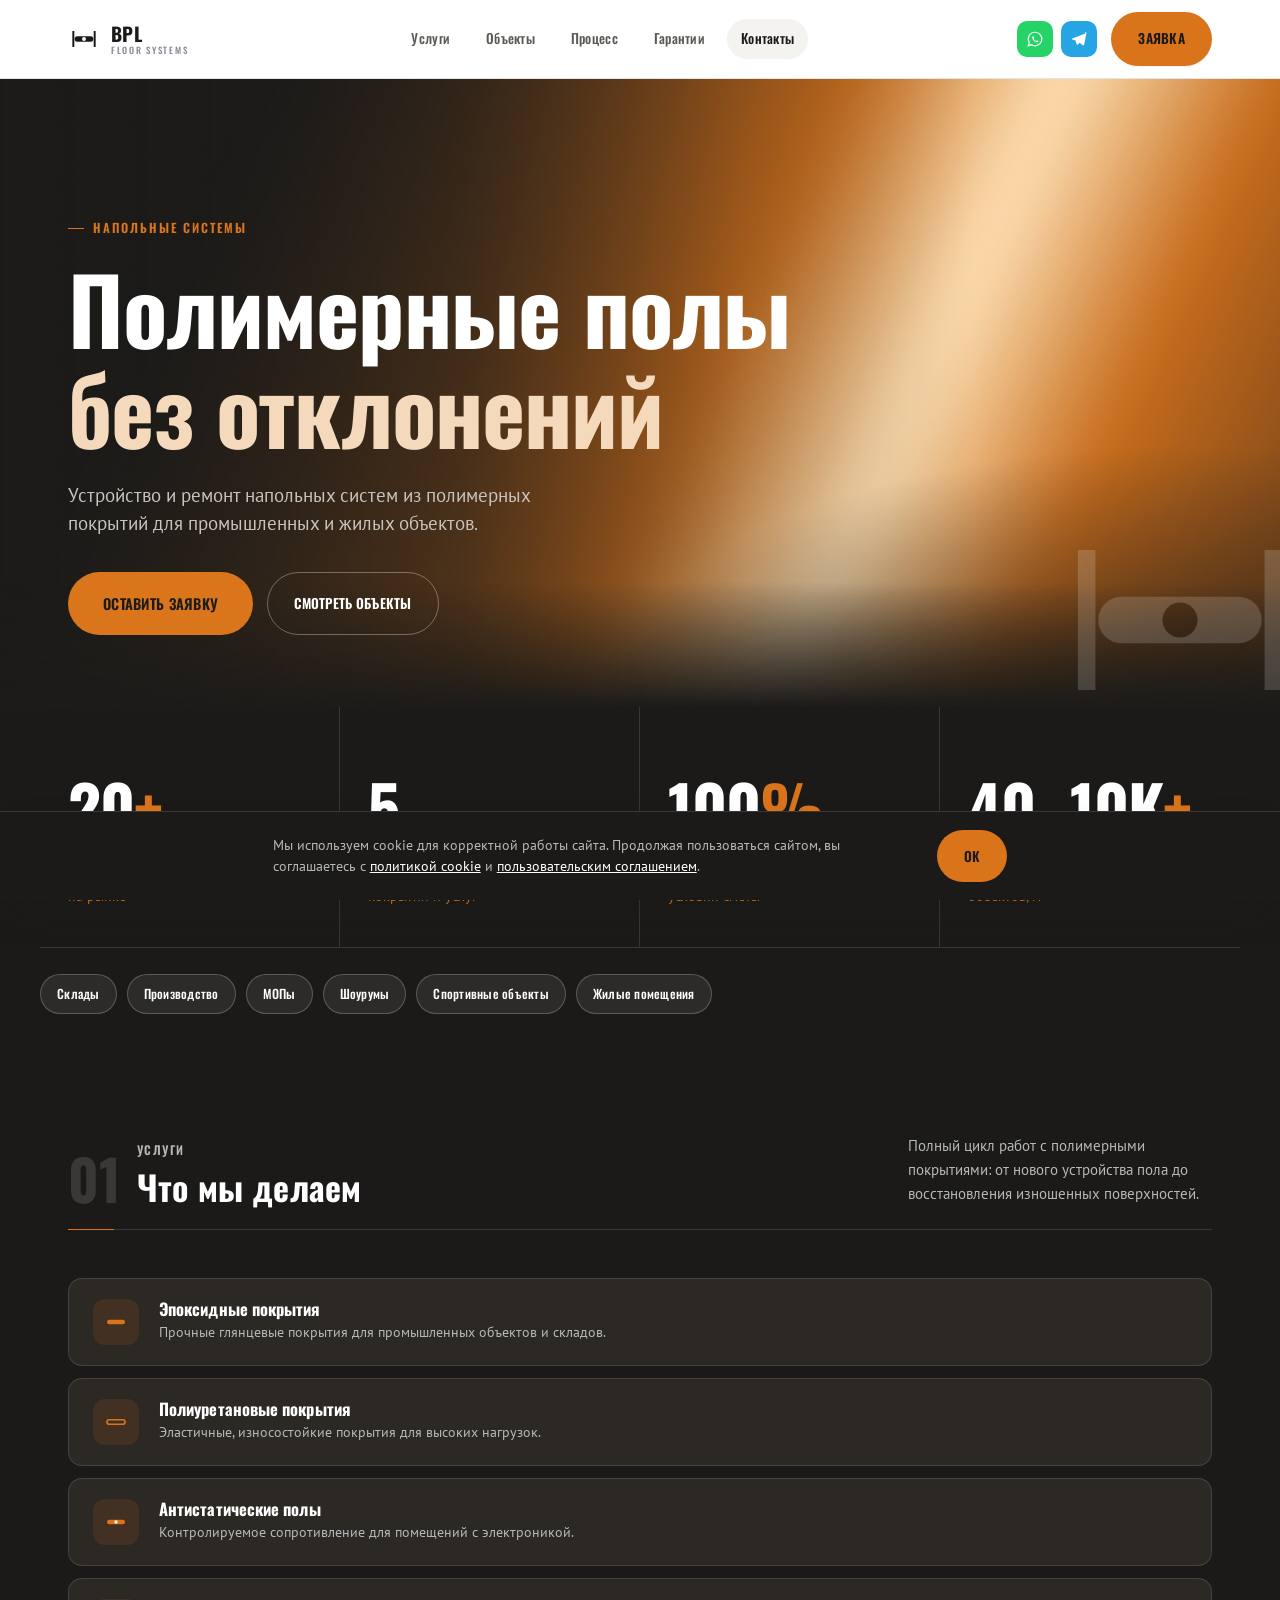
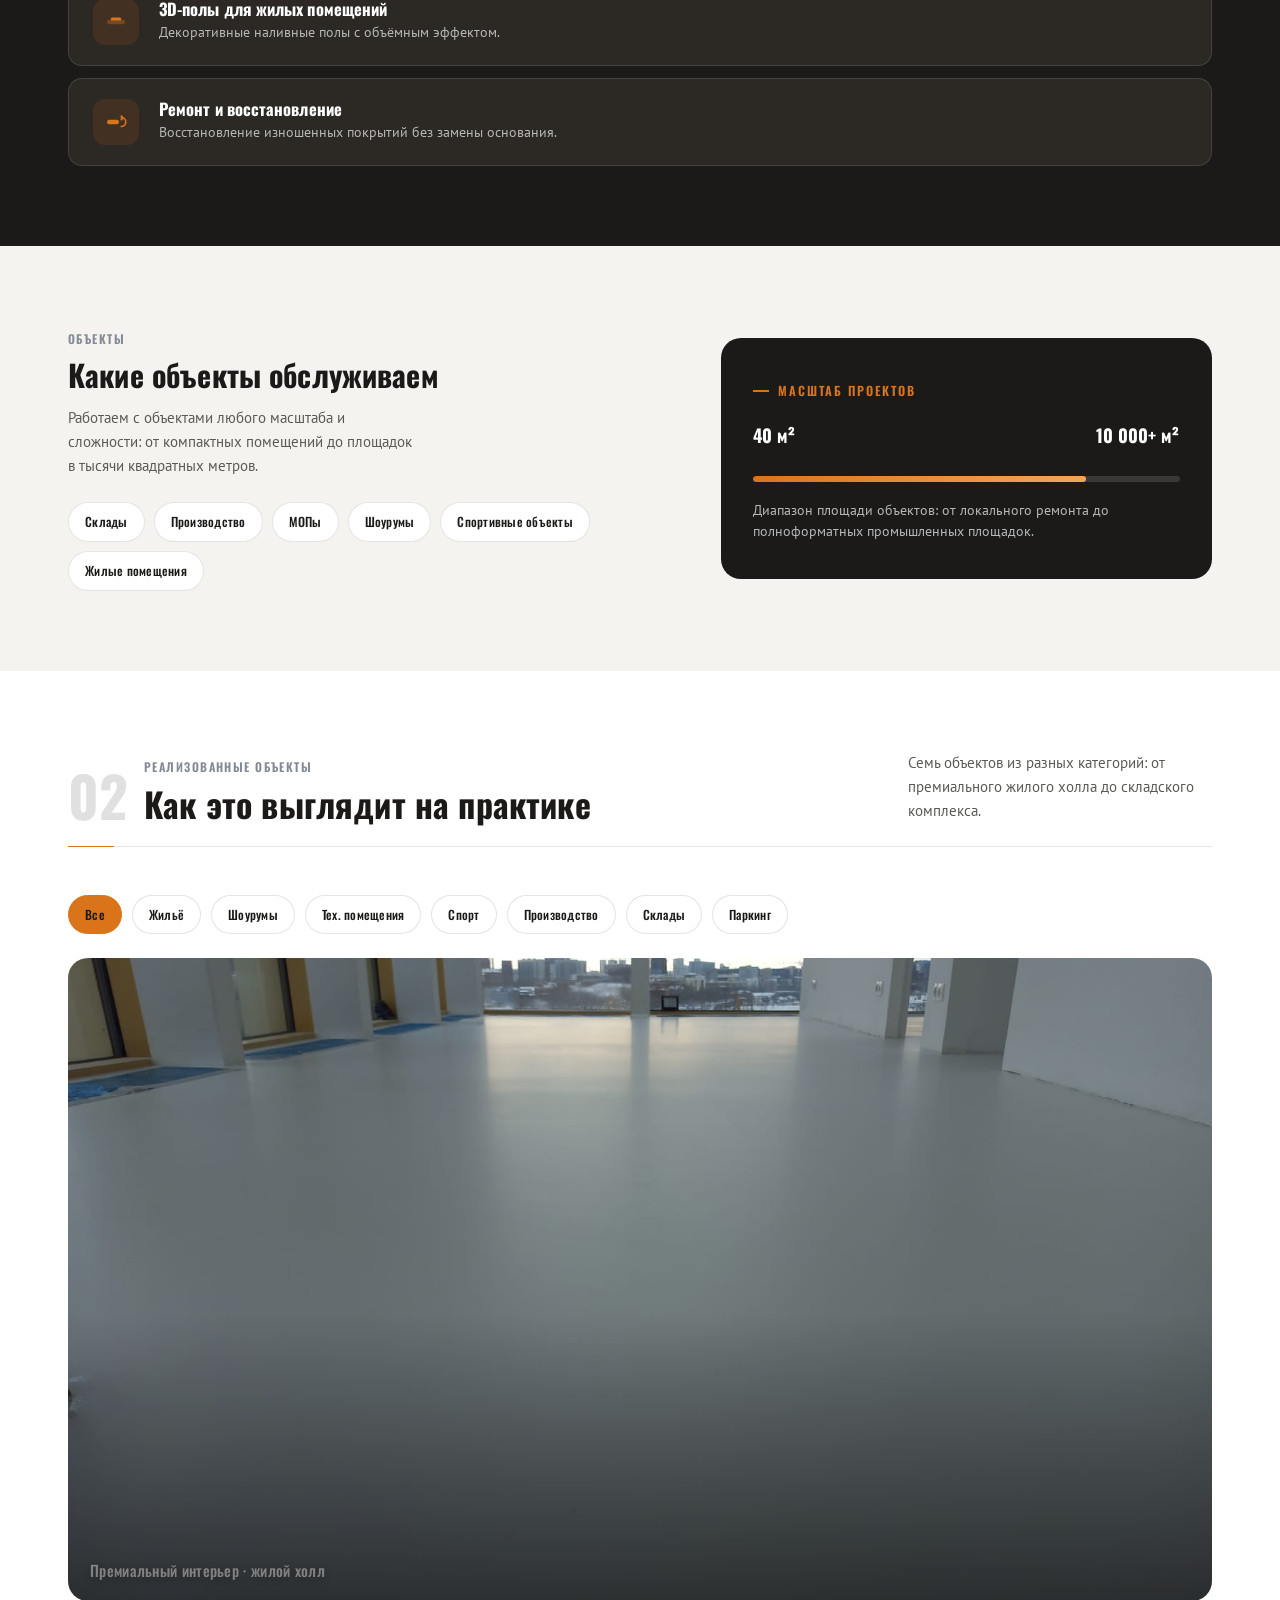
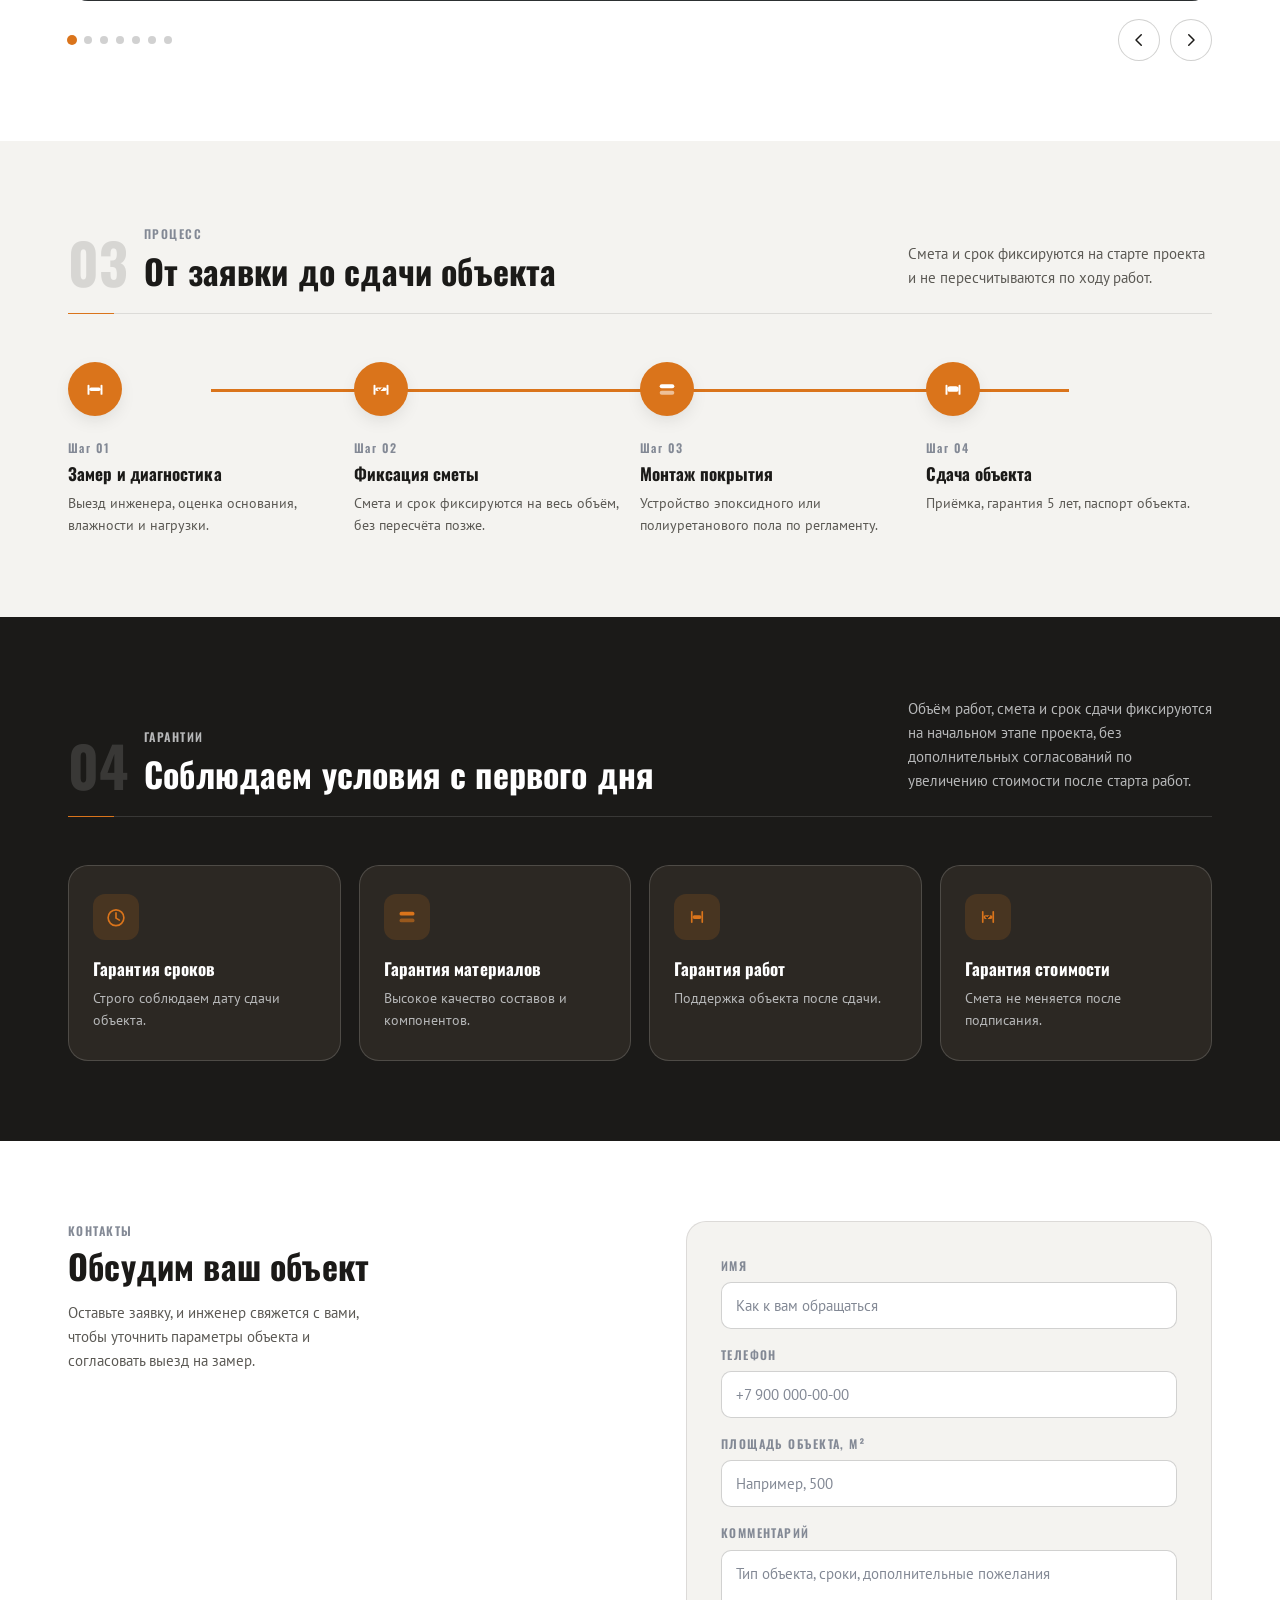
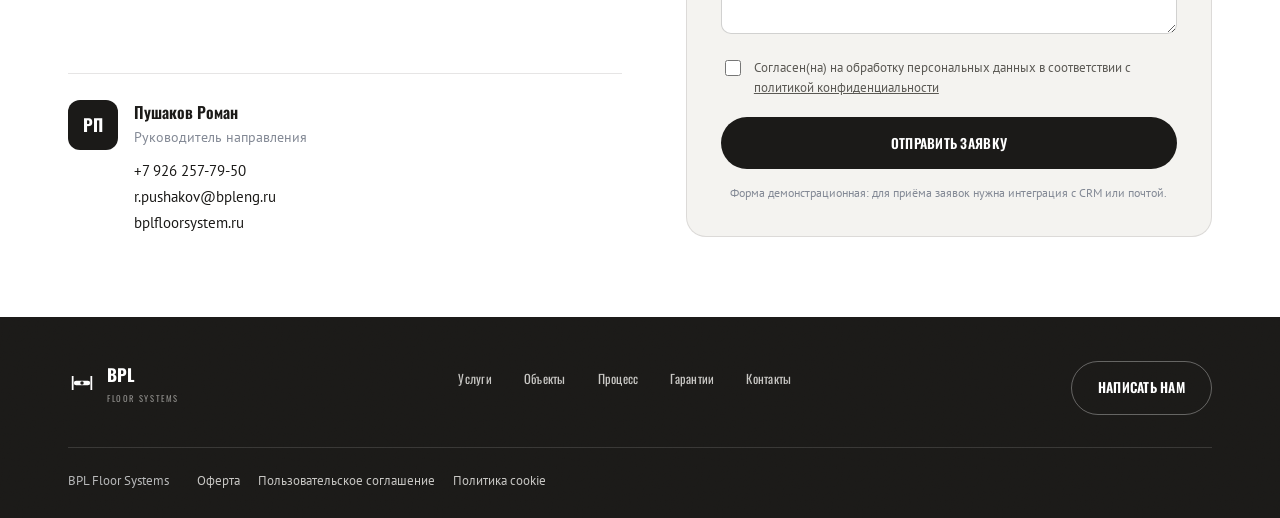
==== commit 67364187: "Add cookie consent banner with OK button Fixed bottom banner linking to the cookie policy and user a" ====
--- a/bpl-floor-systems/index.html
+++ b/bpl-floor-systems/index.html
@@ -439,6 +439,13 @@
   </div>
 </footer>
 
+<div class="cookie-banner" id="cookieBanner" role="region" aria-label="Уведомление об использовании cookie">
+  <div class="wrap cookie-banner-inner">
+    <p>Мы используем cookie для корректной работы сайта. Продолжая пользоваться сайтом, вы соглашаетесь с <a href="#">политикой cookie</a> и <a href="user-agreement.html">пользовательским соглашением</a>.</p>
+    <button type="button" class="btn btn-primary" id="cookieBannerOk">ОК</button>
+  </div>
+</div>
+
 <script src="script.js"></script>
 </body>
 </html>
--- a/bpl-floor-systems/styles.css
+++ b/bpl-floor-systems/styles.css
@@ -578,6 +578,24 @@
     padding:20px 22px;font-family:'Oswald',sans-serif;font-size:13px;color:var(--steel);
   }
 
+  /* ============ COOKIE BANNER ============ */
+  .cookie-banner{
+    display:none;position:fixed;left:0;right:0;bottom:0;z-index:80;
+    background:var(--dark);border-top:1px solid var(--dark-border);box-shadow:var(--shadow-lg);
+    padding:18px 0 calc(18px + env(safe-area-inset-bottom, 0px));
+  }
+  .js .cookie-banner{opacity:0;transform:translateY(24px);transition:opacity .35s ease, transform .35s ease;}
+  .js .cookie-banner.is-visible{opacity:1;transform:translateY(0);}
+  .cookie-banner-inner{display:flex;align-items:center;justify-content:space-between;gap:24px;flex-wrap:wrap;}
+  .cookie-banner p{font-size:13.5px;line-height:1.55;color:var(--dark-text-soft);max-width:640px;margin:0;}
+  .cookie-banner a{color:#fff;text-decoration:underline;}
+  .cookie-banner a:hover{color:var(--accent);}
+  .cookie-banner .btn{flex:none;}
+  @media (max-width:560px){
+    .cookie-banner-inner{flex-direction:column;align-items:stretch;}
+    .cookie-banner .btn{width:100%;}
+  }
+
   @media (prefers-reduced-motion: reduce){
     html{scroll-behavior:auto;}
     *{transition:none !important;}
